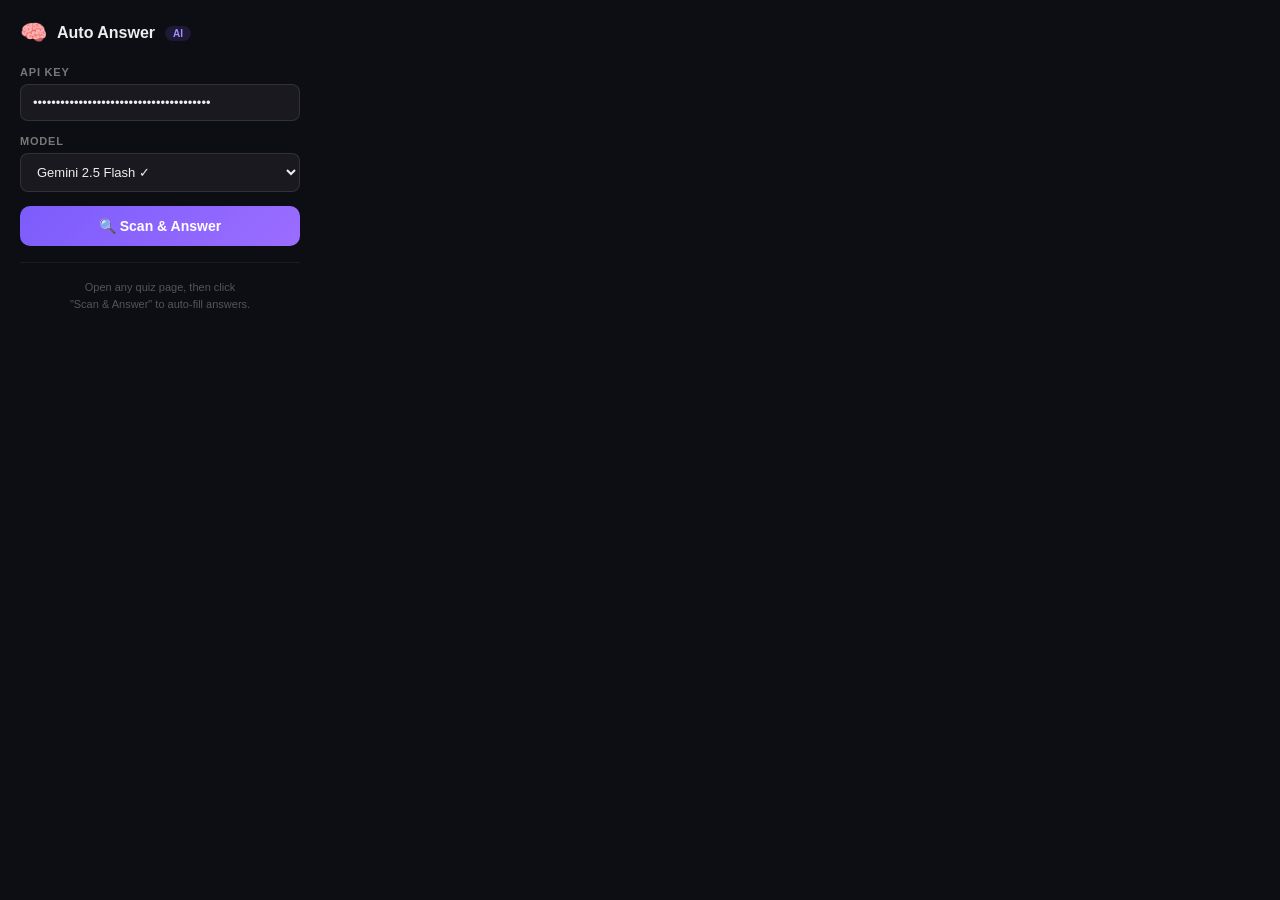
==== extension/popup.html @ 46cfd2d3 "Initial commit: Auto Answer AI extension" ====
<!DOCTYPE html>
<html>
<head>
    <meta charset="UTF-8">
    <style>
        * { margin: 0; padding: 0; box-sizing: border-box; }
        body {
            width: 320px;
            font-family: 'Segoe UI', sans-serif;
            background: #0d0d14;
            color: #eee;
            padding: 20px;
        }

        .header {
            display: flex;
            align-items: center;
            gap: 10px;
            margin-bottom: 20px;
        }

        .header h1 {
            font-size: 16px;
            font-weight: 700;
        }

        .badge {
            background: rgba(124,92,252,0.15);
            color: #a78bfa;
            font-size: 10px;
            padding: 2px 8px;
            border-radius: 12px;
            font-weight: 600;
        }

        label {
            display: block;
            font-size: 11px;
            font-weight: 600;
            color: #777;
            margin-bottom: 6px;
            text-transform: uppercase;
            letter-spacing: 0.8px;
        }

        input, select {
            width: 100%;
            background: rgba(255,255,255,0.05);
            border: 1px solid rgba(255,255,255,0.1);
            border-radius: 8px;
            padding: 10px 12px;
            color: #eee;
            font-size: 13px;
            font-family: 'Segoe UI', sans-serif;
            outline: none;
            margin-bottom: 14px;
        }

        input:focus, select:focus {
            border-color: #7c5cfc;
        }

        select { cursor: pointer; }
        select option { background: #1a1a2e; }

        .btn {
            width: 100%;
            padding: 12px;
            border: none;
            border-radius: 10px;
            font-size: 14px;
            font-weight: 600;
            cursor: pointer;
            font-family: 'Segoe UI', sans-serif;
            transition: all 0.2s;
        }

        .btn-primary {
            background: linear-gradient(135deg, #7c5cfc, #9b6dff);
            color: white;
        }

        .btn-primary:hover {
            transform: translateY(-1px);
            box-shadow: 0 6px 20px rgba(124,92,252,0.3);
        }

        .btn-primary:disabled {
            opacity: 0.5;
            cursor: not-allowed;
            transform: none;
            box-shadow: none;
        }

        .status {
            margin-top: 14px;
            padding: 10px;
            border-radius: 8px;
            font-size: 12px;
            text-align: center;
            display: none;
        }

        .status.show { display: block; }

        .status.success {
            background: rgba(52,211,153,0.1);
            color: #34d399;
        }

        .status.error {
            background: rgba(248,113,113,0.1);
            color: #f87171;
        }

        .divider {
            border: none;
            border-top: 1px solid rgba(255,255,255,0.06);
            margin: 16px 0;
        }

        .hint {
            font-size: 11px;
            color: #555;
            text-align: center;
            margin-top: 12px;
            line-height: 1.5;
        }
    </style>
</head>
<body>
    <div class="header">
        <span style="font-size:22px">🧠</span>
        <h1>Auto Answer</h1>
        <span class="badge">AI</span>
    </div>

    <label>API Key</label>
    <input type="password" id="apiKey" placeholder="AIza..." />

    <label>Model</label>
    <select id="model">
        <option value="gemini-2.5-flash" selected>Gemini 2.5 Flash ✓</option>
        <option value="gemini-2.0-flash">Gemini 2.0 Flash</option>
        <option value="gemini-1.5-flash">Gemini 1.5 Flash</option>
        <option value="gemini-2.0-flash-lite">Gemini 2.0 Flash Lite</option>
        <option value="gemini-1.5-pro">Gemini 1.5 Pro</option>
    </select>

    <button class="btn btn-primary" id="scanBtn">🔍 Scan & Answer</button>

    <div class="status" id="status"></div>

    <hr class="divider">
    <p class="hint">Open any quiz page, then click<br>"Scan & Answer" to auto-fill answers.</p>

    <script src="popup.js"></script>
</body>
</html>
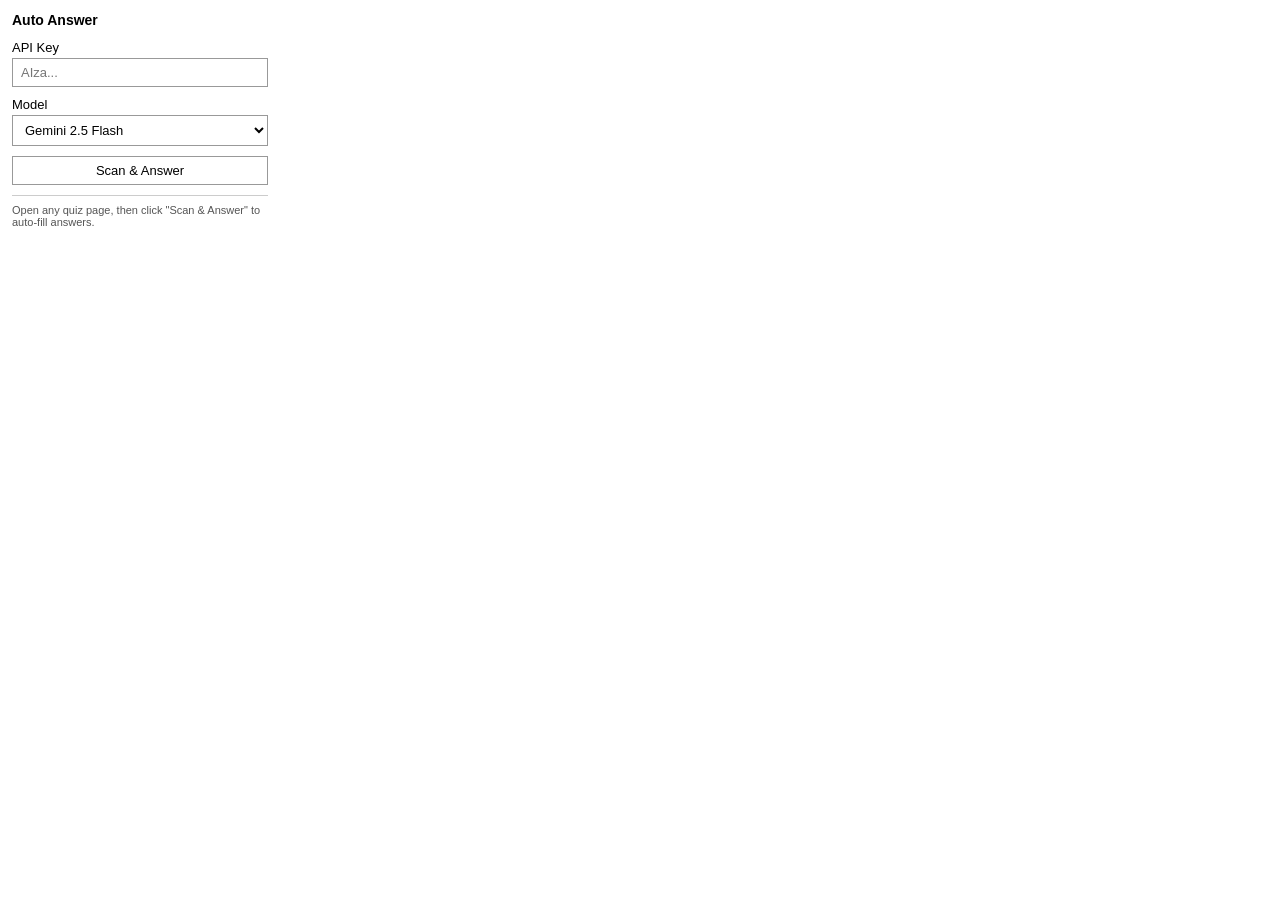
==== commit 07ab54f9: "sdksnds" ====
--- a/extension/popup.html
+++ b/extension/popup.html
@@ -4,155 +4,84 @@
     <meta charset="UTF-8">
     <style>
         * { margin: 0; padding: 0; box-sizing: border-box; }
+
         body {
-            width: 320px;
-            font-family: 'Segoe UI', sans-serif;
-            background: #0d0d14;
-            color: #eee;
-            padding: 20px;
+            width: 280px;
+            font-family: sans-serif;
+            font-size: 13px;
+            padding: 12px;
+            background: #fff;
+            color: #000;
         }
 
-        .header {
-            display: flex;
-            align-items: center;
-            gap: 10px;
-            margin-bottom: 20px;
-        }
-
-        .header h1 {
-            font-size: 16px;
-            font-weight: 700;
-        }
-
-        .badge {
-            background: rgba(124,92,252,0.15);
-            color: #a78bfa;
-            font-size: 10px;
-            padding: 2px 8px;
-            border-radius: 12px;
-            font-weight: 600;
+        h1 {
+            font-size: 14px;
+            margin-bottom: 12px;
         }
 
         label {
             display: block;
-            font-size: 11px;
-            font-weight: 600;
-            color: #777;
-            margin-bottom: 6px;
-            text-transform: uppercase;
-            letter-spacing: 0.8px;
+            margin-bottom: 3px;
         }
 
-        input, select {
+        input, select, button {
             width: 100%;
-            background: rgba(255,255,255,0.05);
-            border: 1px solid rgba(255,255,255,0.1);
-            border-radius: 8px;
-            padding: 10px 12px;
-            color: #eee;
+            display: block;
+            margin-bottom: 10px;
+            padding: 6px 8px;
             font-size: 13px;
-            font-family: 'Segoe UI', sans-serif;
-            outline: none;
-            margin-bottom: 14px;
+            font-family: sans-serif;
+            border: 1px solid #999;
+            background: #fff;
+            color: #000;
         }
 
-        input:focus, select:focus {
-            border-color: #7c5cfc;
+        button {
+            cursor: pointer;
         }
 
-        select { cursor: pointer; }
-        select option { background: #1a1a2e; }
-
-        .btn {
-            width: 100%;
-            padding: 12px;
-            border: none;
-            border-radius: 10px;
-            font-size: 14px;
-            font-weight: 600;
-            cursor: pointer;
-            font-family: 'Segoe UI', sans-serif;
-            transition: all 0.2s;
+        button:disabled {
+            opacity: 0.5;
+            cursor: not-allowed;
         }
 
-        .btn-primary {
-            background: linear-gradient(135deg, #7c5cfc, #9b6dff);
-            color: white;
-        }
-
-        .btn-primary:hover {
-            transform: translateY(-1px);
-            box-shadow: 0 6px 20px rgba(124,92,252,0.3);
-        }
-
-        .btn-primary:disabled {
-            opacity: 0.5;
-            cursor: not-allowed;
-            transform: none;
-            box-shadow: none;
-        }
-
-        .status {
-            margin-top: 14px;
-            padding: 10px;
-            border-radius: 8px;
+        #status {
+            margin-top: 6px;
             font-size: 12px;
-            text-align: center;
             display: none;
         }
 
-        .status.show { display: block; }
+        #status.show { display: block; }
 
-        .status.success {
-            background: rgba(52,211,153,0.1);
-            color: #34d399;
-        }
-
-        .status.error {
-            background: rgba(248,113,113,0.1);
-            color: #f87171;
-        }
-
-        .divider {
-            border: none;
-            border-top: 1px solid rgba(255,255,255,0.06);
-            margin: 16px 0;
-        }
-
-        .hint {
+        p.hint {
             font-size: 11px;
             color: #555;
-            text-align: center;
-            margin-top: 12px;
-            line-height: 1.5;
+            margin-top: 8px;
+            border-top: 1px solid #ccc;
+            padding-top: 8px;
         }
     </style>
 </head>
 <body>
-    <div class="header">
-        <span style="font-size:22px">🧠</span>
-        <h1>Auto Answer</h1>
-        <span class="badge">AI</span>
-    </div>
+    <h1>Auto Answer</h1>
 
-    <label>API Key</label>
+    <label for="apiKey">API Key</label>
     <input type="password" id="apiKey" placeholder="AIza..." />
 
-    <label>Model</label>
+    <label for="model">Model</label>
     <select id="model">
-        <option value="gemini-2.5-flash" selected>Gemini 2.5 Flash ✓</option>
+        <option value="gemini-2.5-flash" selected>Gemini 2.5 Flash</option>
         <option value="gemini-2.0-flash">Gemini 2.0 Flash</option>
         <option value="gemini-1.5-flash">Gemini 1.5 Flash</option>
         <option value="gemini-2.0-flash-lite">Gemini 2.0 Flash Lite</option>
         <option value="gemini-1.5-pro">Gemini 1.5 Pro</option>
     </select>
 
-    <button class="btn btn-primary" id="scanBtn">🔍 Scan & Answer</button>
+    <button id="scanBtn">Scan &amp; Answer</button>
 
-    <div class="status" id="status"></div>
+    <div id="status"></div>
 
-    <hr class="divider">
-    <p class="hint">Open any quiz page, then click<br>"Scan & Answer" to auto-fill answers.</p>
+    <p class="hint">Open any quiz page, then click "Scan &amp; Answer" to auto-fill answers.</p>
 
     <script src="popup.js"></script>
 </body>
